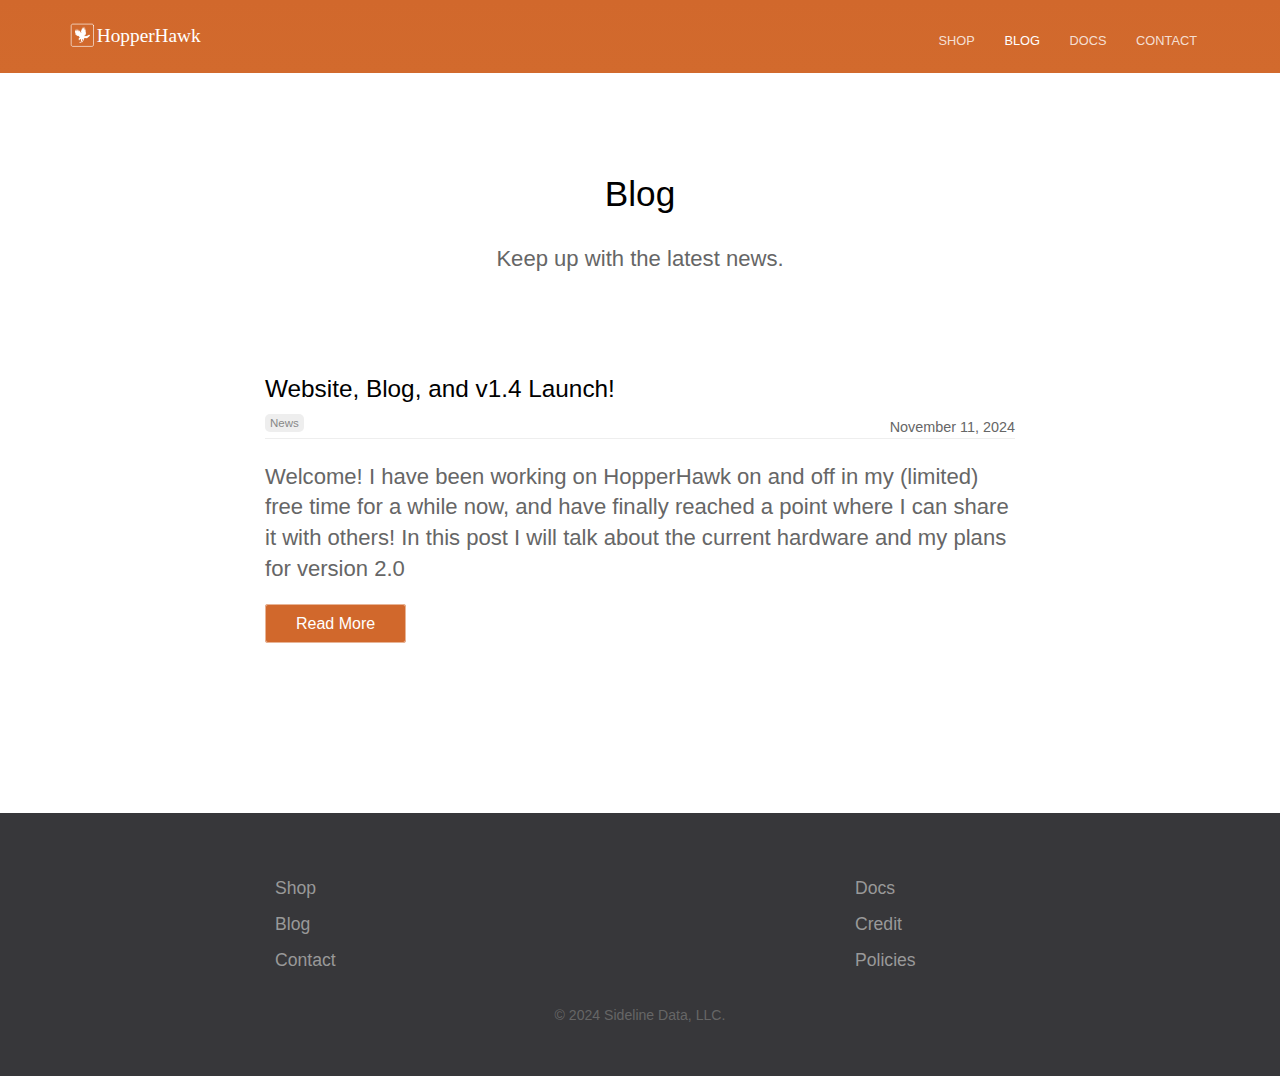
==== blog/index.html @ 3630d2b6 "Publish site" ====
<!doctype html>

<html lang="en">
	<head>
		<meta charset="utf-8">
		<meta name="viewport" content="width=device-width, initial-scale=1">

		<!-- Begin Jekyll SEO tag v2.7.1 -->
<title>Blog | HopperHawk</title>
<meta name="generator" content="Jekyll v4.2.0" />
<meta property="og:title" content="Blog" />
<meta name="author" content="Joe Pecsi" />
<meta property="og:locale" content="en_US" />
<meta name="description" content="Keep up with the latest news." />
<meta property="og:description" content="Keep up with the latest news." />
<link rel="canonical" href="https://hopperhawk.dev/blog/" />
<meta property="og:url" content="https://hopperhawk.dev/blog/" />
<meta property="og:site_name" content="HopperHawk" />
<meta name="twitter:card" content="summary" />
<meta property="twitter:title" content="Blog" />
<script type="application/ld+json">
{"headline":"Blog","author":{"@type":"Person","name":"Joe Pecsi"},"@type":"WebPage","description":"Keep up with the latest news.","publisher":{"@type":"Organization","logo":{"@type":"ImageObject","url":"https://hopperhawk.dev/siteicon.png"},"name":"Joe Pecsi"},"url":"https://hopperhawk.dev/blog/","@context":"https://schema.org"}</script>
<!-- End Jekyll SEO tag -->

		<link type="application/atom+xml" rel="alternate" href="https://hopperhawk.dev/feed.xml" title="HopperHawk" />

		<link rel="stylesheet" href="/css/screen.css">
		<link rel="icon" type="image/png" href="/favicon.png">

		
	</head>
	<body>
		<header>
			<div class="container">
				<div class="company-name"><a href="/"><img src="/images/logo.svg" alt="Hydra Logo" width="95" height="33" /></a></div>
				<nav>
	<a class="nav-toggle" id="open-nav" href="#">&#9776;</a>
	<a class="editor-link btn" href="cloudcannon:collections/_data/navigation.yml" class="btn"><strong>&#9998;</strong> Edit navigation</a>
	
		
		

		
		<a href="/pricing/
" class="" >Shop</a>
	
		
		

		
		<a href="/blog/
" class=" active" >Blog</a>
	
		
		

		
		<a href="https://github.com/jpecsi/hopperhawk/wiki
" class="" target="_blank">Docs</a>
	
		
		

		
		<a href="/contact/
" class="" >Contact</a>
	
</nav>

			</div>
		</header>
		<div class="content">
	<section class="page">
		<div class="container ">
			
				<h2>Blog</h2>
			
			
				<p class="subtext">Keep up with the latest news.</p>
			
			<div class="text-container">
	<p class="editor-link"><a href="cloudcannon:collections/_posts" class="btn"><strong>&#9998;</strong> Add Post</a></p>
	<ul class="blog-posts">
		
	<li class="blog-post">
		<h3><a href="/news/2024/11/11/hopperhawk-launch/
">Website, Blog, and v1.4 Launch!</a></h3>
		<p class="post-details">
	
		<span class="blog-filter">
			<a href="/category/news/">News</a>
		</span>
	
	<span class="post-date">November 11, 2024</span>
</p>

		<div class="post-content">
			<p>Welcome! I have been working on HopperHawk on and off in my (limited) free time for a while now, and have finally reached a point where I can share it with others! In this post I will talk about the current hardware and my plans for version 2.0</p>

			<div class="button"><a href="/news/2024/11/11/hopperhawk-launch/
">Read More</a></div>
		</div>
	</li>


	</ul>

	
</div>

		</div>
	</section>
</div>

		<footer>
			<div class="container">
				<p class="editor-link"><a href="cloudcannon:collections/_data/footer.yml" class="btn"><strong>&#9998;</strong> Edit footer</a></p>
				<div class="footer-columns">
					
					<ul class="footer-links">
						
							<li><a  href="/pricing/
" >
								
								Shop</a></li>
						
							<li><a  href="/blog/
" >
								
								Blog</a></li>
						
							<li><a  href="/contact/
" >
								
								Contact</a></li>
						
					</ul>
					
					<ul class="footer-links">
						
							<li><a target="_blank" href="https://github.com/jpecsi/hopperhawk/wiki
" >
								
								Docs</a></li>
						
							<li><a target="_blank" href="/credit
" >
								
								Credit</a></li>
						
							<li><a target="_blank" href="/policies
" >
								
								Policies</a></li>
						
					</ul>
					
				</div>
				<p class="copyright">&copy; 2024 Sideline Data, LLC. </p>
			</div>
		</footer>
		<script>
			document.getElementById("open-nav").onclick = function () {
				document.body.classList.toggle("nav-open");
				return false;
			};
		</script>
	</body>
</html>
---- css/screen.css ----
@charset "UTF-8";
footer .footer-columns, .contact-box, .staff, .plans { display: -webkit-box; display: -webkit-flex; display: -moz-flex; display: -ms-flexbox; display: flex; }

html { background: #2b2b40; }

html, body { margin: 0; padding: 0; }

body { font-family: "San Francisco", "Helvetica Neue", "Helvetica", "Arial"; }

a { color: #00a4ca; text-decoration: none; }

a:hover { text-decoration: underline; }

img { width: 100%; }

h1 strong, h2 strong { font-weight: 700; }

h1 { font-weight: 300; font-size: 2.3em; margin: 0; }

h2 { font-weight: 300; font-size: 2.2em; margin: 0 0 30px 0; }

h3 { margin: 20px 0 10px 0; }

p, address { font-size: 1.38em; color: #666; margin-bottom: 20px; font-weight: 300; line-height: 1.4em; }

.bottom-cta { background: linear-gradient(to bottom, #d1682c 0%, #d26a2d 100%); color: #fff; text-align: center; margin: 0; padding: 100px 0; }

.bottom-cta h2 { margin-bottom: 50px; }

.testimonial { background: #f5f5f5; margin: 0; padding: 100px 0; }

.testimonial .testimonial-block { max-width: 750px; width: 98%; margin: 0 auto; }

@media (min-width: 450px) { .testimonial .testimonial-block { display: -webkit-box; display: -webkit-flex; display: -moz-flex; display: -ms-flexbox; display: flex; } .testimonial .testimonial-block blockquote { -webkit-flex: 1; flex: 1; } }

.hero { color: #ffffff; text-align: center; background: linear-gradient(to bottom, #d26a2d 0%, #e49541 100%) no-repeat #a05fb7; padding-top: 50px; }

.hero p { color: #fff; }

@media (min-width: 768px) { .flex { display: -webkit-box; display: -webkit-flex; display: -moz-flex; display: -ms-flexbox; display: flex; align-items: center; flex-direction: row; } .flex .text, .flex .image { -webkit-flex: 1; flex: 1; padding: 0 20px; } .content section:nth-child(even) .flex { flex-direction: row-reverse; } }

.container, .text-container { margin: 0 auto; position: relative; padding: 0 20px; }

.text-container { max-width: 750px; }

.container { max-width: 1140px; }

.container.max-container { max-width: 100%; padding: 0; }

header { color: #fff; padding: 20px 0; background: #d1682c; /* Old browsers */ background: linear-gradient(to bottom, #d1682c 0%, #d26a2d 100%) no-repeat #d1682c; }

header a { color: #fff; text-decoration: none; z-index: 1; position: relative; }

header a:hover { text-decoration: none; }

header .company-name { font-size: 1.7em; line-height: 0; }

header .company-name a { display: inline-block; }

header .company-name img { display: block; width: auto; }

.content { background: #fff; padding: 1px 0 0 0; position: relative; }

.screenshot { max-width: 100%; height: auto; display: block; box-shadow: 0 1px 0 #ccc, 0 1px 0 1px #eee; border-radius: 2px; margin-left: auto; margin-right: auto; background: #DDD url("data:image/svg+xml,%3Csvg%20xmlns%3D%22http%3A%2F%2Fwww.w3.org%2F2000%2Fsvg%22%20width%3D%2244%22%20height%3D%2212%22%20viewBox%3D%220%200%2044%2012%22%3E%3Ccircle%20cx%3D%226%22%20cy%3D%226%22%20r%3D%224%22%20fill%3D%22%23eee%22%20%2F%3E%3Ccircle%20cx%3D%2222%22%20cy%3D%226%22%20r%3D%224%22%20fill%3D%22%23eee%22%20%2F%3E%3Ccircle%20cx%3D%2238%22%20cy%3D%226%22%20r%3D%224%22%20fill%3D%22%23eee%22%20%2F%3E%3C%2Fsvg%3E") 4px 4px no-repeat; padding: 20px 0 0 0; position: relative; }

section { padding: 100px 0; }

section + section { padding-top: 0; }

.subtext { margin-top: 10px; text-align: center; }

.cta { margin: 60px 0; }

.page h2 { text-align: center; }

blockquote { padding: 18px 25px; margin: 0; quotes: "“" "”" "‘" "’"; font-style: italic; }

blockquote .author { display: block; font-weight: bold; margin: 10px 0 0 0; font-size: .85em; font-style: normal; }

blockquote p { display: inline; }

blockquote:before { color: #ccc; content: open-quote; font-size: 4em; line-height: 0.1em; margin-right: 0.25em; vertical-align: -0.4em; }

.square-image { width: 150px; height: 150px; overflow: hidden; margin: 25px auto 0 auto; position: relative; border-radius: 200px; }

.square-image img { position: absolute; left: -1000%; right: -1000%; top: -1000%; bottom: -1000%; margin: auto; width: 300px; }

.page { margin-bottom: 0; padding-bottom: 80px; }

.center-text { text-align: center; }

.editor-link { display: none; margin-top: 0; }

.editor-link .btn { border: 0; border-radius: 2px; width: 100%; max-width: 500px; box-sizing: border-box; font-size: 2rem; text-decoration: none; padding: 10px 15px; margin: 0; font-size: 18px; cursor: pointer; background-color: #f7e064; color: #333; box-shadow: 1px 1px 5px 0 rgba(0, 0, 0, 0.2); }

.editor-link .btn:hover { background-color: #f4d525; color: #333; }

.plans { -webkit-flex-flow: wrap; -moz-flex-flow: wrap; -ms-flex-flow: wrap; flex-flow: wrap; padding: 50px 0 30px 0; }

.plans .plan { list-style: none; padding: 0; margin: 0 10px 50px 10px; text-align: center; border: 1px solid #eee; border-radius: 5px; box-shadow: 0px 0px 10px #eee; width: 100%; }

.plans .plan .highlighted { font-size: 1.2em; }

.plans .plan .pricing-cta { padding: 0; }

.plans .plan .pricing-cta a { display: block; box-sizing: border-box; padding: 20px 0; border-radius: 0 0 2px 2px; border: 0; }

@media (min-width: 768px) { .plans .plan { -webkit-flex: 1; flex: 1; } }

.plans .plan li { border-top-right-radius: 5px; border-top-left-radius: 5px; padding: 20px 0; }

.plans .plan li h3 { padding: 0; margin: 0; color: #fff; font-weight: normal; }

.faq { color: #666; }

@media (min-width: 768px) { .faq { columns: 2; -webkit-columns: 2; -moz-columns: 2; } }

.faq div { break-inside: avoid; padding: 25px 0; }

.faq dt { font-weight: bold; margin: 0 0 5px 0; }

.faq dd { padding: 0; margin: 0; }

.staff { padding: 0; list-style: none; -webkit-flex-flow: wrap; -moz-flex-flow: wrap; -ms-flex-flow: wrap; flex-flow: wrap; text-align: center; }

.staff li { padding: 30px 20px; box-sizing: border-box; width: 100%; }

@media (min-width: 450px) { .staff li { -webkit-box-flex: 1; -webkit-flex: 1 1 45%; -moz-box-flex: 1; -moz-flex: 1 1 45%; -ms-flex: 1 1 45%; flex: 1 1 45%; } }

@media (min-width: 768px) { .staff li { -webkit-box-flex: 1; -webkit-flex: 1 1 29%; -moz-box-flex: 1; -moz-flex: 1 1 29%; -ms-flex: 1 1 29%; flex: 1 1 29%; } }

.staff .square-image { width: 200px; height: 200px; }

.staff .square-image img { border-radius: 200px; }

.staff .name { font-size: 1.3em; margin-top: 20px; }

.staff .position { color: #666; }

.map { width: 100%; margin: 100px 0; height: 400px; }

.contact-box { -webkit-flex-flow: wrap; -moz-flex-flow: wrap; -ms-flex-flow: wrap; flex-flow: wrap; max-width: 750px; margin: 0 auto; }

.contact-box form { width: 100%; }

.contact-box p { margin: 0; }

.contact-box .contact-form, .contact-box .contact-details { margin: 0 30px; }

@media (min-width: 768px) { .contact-box .contact-form, .contact-box .contact-details { -webkit-flex: 1; flex: 1; } }

.contact-box .contact-details { font-size: .9em; }

.blog-posts { list-style: none; padding: 0; }

.blog-posts li { margin: 100px 0; }

.blog-post .author { padding: 30px 0 0 0; border: 1px solid #eee; margin: 30px 0; font-size: .8em; }

.blog-post .author .square-image { width: 125px; height: 125px; margin-top: 0; }

.blog-post .author .blurb { text-align: center; }

.blog-post h3 { margin: 0; }

.blog-post h3 a { color: #000; text-decoration: none; font-weight: normal; font-size: 1.3em; }

.blog-post h2 { text-align: left; }

.blog-post .blog-navigation { font-size: 14px; display: block; width: auto; overflow: hidden; }

.blog-post .blog-navigation a { display: block; width: 50%; float: left; margin: 1em 0; }

.blog-post .blog-navigation .next { text-align: right; }

.blog-post .post-details { border-bottom: 1px solid #eee; font-size: .9em; }

.blog-post .post-details .blog-filter { display: inline-block; text-align: left; }

.blog-post .post-details .blog-filter a { position: relative; top: -5px; }

.blog-post .post-details a { text-decoration: none; }

.blog-post .post-details .post-date { float: right; }

.blog-post .post-details:after { content: ""; display: table; clear: both; }

.blog-post .post-content .button { margin: 30px 0 0 0; }

.pagination { text-align: center; }

.blog-filter { text-align: center; }

.blog-filter a { background: #eee; padding: 3px 5px; font-size: .8em; border-radius: 5px; color: #888; transition: .2s ease-in-out; }

.blog-filter a:hover { color: #555; text-decoration: none; }

.blog-filter.cross a { padding-right: 8px; }

.blog-filter.cross a:after { content: "x"; font-size: .5em; position: relative; bottom: 4px; right: -3px; }

.button a, input[type=submit] { color: #fff; text-decoration: none; padding: 10px 30px; background: #d1682c; border-radius: 3px; border: 1px solid rgba(255, 255, 255, 0.5); transition: .2s ease-in-out; }

.button a:hover, input[type=submit]:hover { border: 1px solid #fff; background: #e49541; cursor: pointer; }

.button.alt a { background: rgba(255, 255, 255, 0.15); border-radius: 3px; border: 1px solid rgba(255, 255, 255, 0.3); padding: 16px 50px; }

.button.alt a:hover { background: #fff; color: #d1682c; }

textarea, input, button, select { font-family: inherit; font-size: inherit; }

input[type=submit] { margin: 20px 0 0 0; }

label, input, textarea { display: block; width: 100%; box-sizing: border-box; }

textarea { resize: vertical; height: 150px; }

label { margin: 20px 0 5px 0; }

input, textarea { padding: 10px; font-size: 1em; }

input, textarea { -webkit-transition: all 0.30s ease-in-out; -moz-transition: all 0.30s ease-in-out; -ms-transition: all 0.30s ease-in-out; -o-transition: all 0.30s ease-in-out; outline: none; border: 1px solid #DDDDDD; }

input[type=text]:focus, input[type=email]:focus, input[type=password]:focus, textarea:focus { box-shadow: 0 0 5px #51cbee; border: 1px solid #51cbee; }

.nav-open nav { border-bottom: 1px dotted rgba(255, 255, 255, 0.2); padding: 10px 0; }

.nav-open nav a { display: block; }

@media (min-width: 620px) { .nav-open nav { border: 0; padding: 0 20px; } .nav-open nav a { display: inline; } }

nav { text-transform: uppercase; font-size: .8em; width: 100%; }

@media (min-width: 620px) { nav { text-align: right; position: absolute; top: 13px; right: 0; padding: 0 20px; } }

nav a { margin: 0 3px; padding: 20px 10px; border-bottom: 1px solid rgba(255, 255, 255, 0); color: rgba(255, 255, 255, 0.8); transition: .2s ease-in-out; display: none; }

@media (min-width: 620px) { nav a { display: inline; padding: 10px; } }

nav a.nav-toggle { display: inline; position: absolute; right: 10px; top: -22px; font-size: 1.9em; border: 0; }

@media (min-width: 620px) { nav a.nav-toggle { display: none; } }

nav a.nav-toggle:hover { border: 0; }

nav a:hover { border-bottom: 1px solid rgba(255, 255, 255, 0.3); color: #fff; }

@media (min-width: 620px) { nav a.highlight { border: 1px #ccc solid; border-radius: 5px; } nav a.highlight:hover { background: #fff; color: #d1682c; } }

nav a.active { color: #fff; }

.footer-links { width: 100%; margin: 10px; padding: 0; }

@media (min-width: 450px) { .footer-links { -webkit-flex: 1 0 180px; flex: 1 0 180px; } }

.footer-links li { list-style: none; margin: 15px auto; }

@media (min-width: 450px) { .footer-links li { max-width: 150px; } }

.footer-links li a:hover { text-decoration: none; }

.footer-links li a svg { fill: #999; margin-right: 10px; transition: fill 0.2s ease; vertical-align: middle; position: relative; top: -2px; width: 22px; height: 22px; }

.footer-links li a:hover svg { fill: #fff; }

.footer-links li a.twitter-icon:hover svg { fill: #55acee; }

.footer-links li a.google-plus-icon:hover svg { fill: #db4437; }

.footer-links li a.youtube-icon:hover svg { fill: #cd201f; }

.footer-links li a.instagram-icon:hover svg { fill: #f167f5; }

.footer-links li a.linkedin-icon:hover svg { fill: #0077b5; }

.footer-links li a.pinterest-icon:hover svg { fill: #bd081c; }

.footer-links li a.rss-icon:hover svg { fill: #f26522; }

footer { padding: 50px 0 50px 0; font-size: 1.1em; position: relative; background: #37373a; color: #fff; }

footer .copyright { font-size: .8em; margin: 0 auto; }

@media (min-width: 450px) { footer .copyright { text-align: center; } }

footer, footer a { color: #999; }

footer h2 { font-size: 1.4em; margin: 30px 0; color: #ccc; }

footer .footer-columns { -webkit-flex-flow: wrap; -moz-flex-flow: wrap; -ms-flex-flow: wrap; flex-flow: wrap; margin: -10px -10px 10px -10px; }

footer a { text-decoration: none; }

footer a:hover { color: #fff; }

footer .legal-line { width: 100%; padding: 30px 0; margin: 0; background-color: #222527; }

footer .legal-line a { font-weight: 600; }

.editor-link, .nav-open nav .editor-link { display: none; margin-top: 0; }

.editor-link .btn, .nav-open nav .editor-link .btn { border: 0; border-radius: 2px; width: 100%; max-width: 500px; box-sizing: border-box; font-size: 2rem; text-decoration: none; padding: 10px 15px; margin: 0; font-size: 18px; }

nav .editor-link, .editor-link .btn, nav .nav-open nav .editor-link, .nav-open nav .editor-link .btn { cursor: pointer; background-color: #f7e064; color: #333; box-shadow: 1px 1px 5px 0 rgba(0, 0, 0, 0.2); }

nav .editor-link:hover, .editor-link .btn:hover, nav .nav-open nav .editor-link:hover, .nav-open nav .editor-link .btn:hover { background-color: #f4d525; color: #333; }

.cms-editor-active .editor-link { display: block; }

.cms-editor-active nav .editor-link { display: inline; }

/*# sourceMappingURL=screen.css.map */
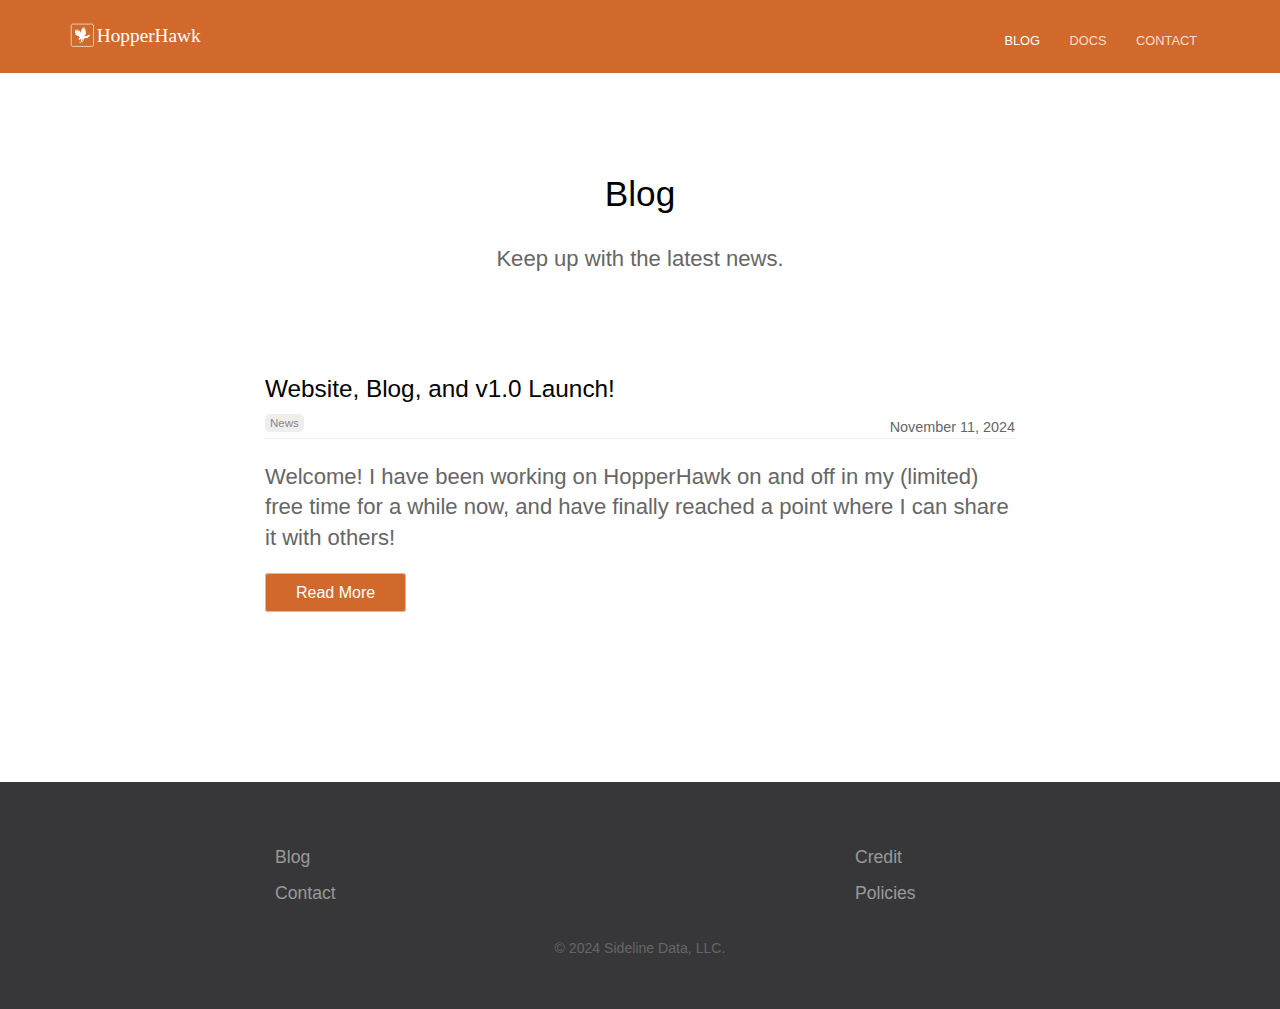
==== commit e67d64fb: "Website update" ====
--- a/blog/index.html
+++ b/blog/index.html
@@ -19,7 +19,7 @@
 <meta name="twitter:card" content="summary" />
 <meta property="twitter:title" content="Blog" />
 <script type="application/ld+json">
-{"headline":"Blog","author":{"@type":"Person","name":"Joe Pecsi"},"@type":"WebPage","description":"Keep up with the latest news.","publisher":{"@type":"Organization","logo":{"@type":"ImageObject","url":"https://hopperhawk.dev/siteicon.png"},"name":"Joe Pecsi"},"url":"https://hopperhawk.dev/blog/","@context":"https://schema.org"}</script>
+{"author":{"@type":"Person","name":"Joe Pecsi"},"@type":"WebPage","description":"Keep up with the latest news.","headline":"Blog","publisher":{"@type":"Organization","logo":{"@type":"ImageObject","url":"https://hopperhawk.dev/siteicon.png"},"name":"Joe Pecsi"},"url":"https://hopperhawk.dev/blog/","@context":"https://schema.org"}</script>
 <!-- End Jekyll SEO tag -->
 
 		<link type="application/atom+xml" rel="alternate" href="https://hopperhawk.dev/feed.xml" title="HopperHawk" />
@@ -36,13 +36,6 @@
 				<nav>
 	<a class="nav-toggle" id="open-nav" href="#">&#9776;</a>
 	<a class="editor-link btn" href="cloudcannon:collections/_data/navigation.yml" class="btn"><strong>&#9998;</strong> Edit navigation</a>
-	
-		
-		
-
-		
-		<a href="/pricing/
-" class="" >Shop</a>
 	
 		
 		
@@ -84,7 +77,7 @@
 		
 	<li class="blog-post">
 		<h3><a href="/news/2024/11/11/hopperhawk-launch/
-">Website, Blog, and v1.4 Launch!</a></h3>
+">Website, Blog, and v1.0 Launch!</a></h3>
 		<p class="post-details">
 	
 		<span class="blog-filter">
@@ -95,7 +88,7 @@
 </p>
 
 		<div class="post-content">
-			<p>Welcome! I have been working on HopperHawk on and off in my (limited) free time for a while now, and have finally reached a point where I can share it with others! In this post I will talk about the current hardware and my plans for version 2.0</p>
+			<p>Welcome! I have been working on HopperHawk on and off in my (limited) free time for a while now, and have finally reached a point where I can share it with others!</p>
 
 			<div class="button"><a href="/news/2024/11/11/hopperhawk-launch/
 ">Read More</a></div>
@@ -119,11 +112,6 @@
 					
 					<ul class="footer-links">
 						
-							<li><a  href="/pricing/
-" >
-								
-								Shop</a></li>
-						
 							<li><a  href="/blog/
 " >
 								
@@ -137,11 +125,6 @@
 					</ul>
 					
 					<ul class="footer-links">
-						
-							<li><a target="_blank" href="https://github.com/jpecsi/hopperhawk/wiki
-" >
-								
-								Docs</a></li>
 						
 							<li><a target="_blank" href="/credit
 " >
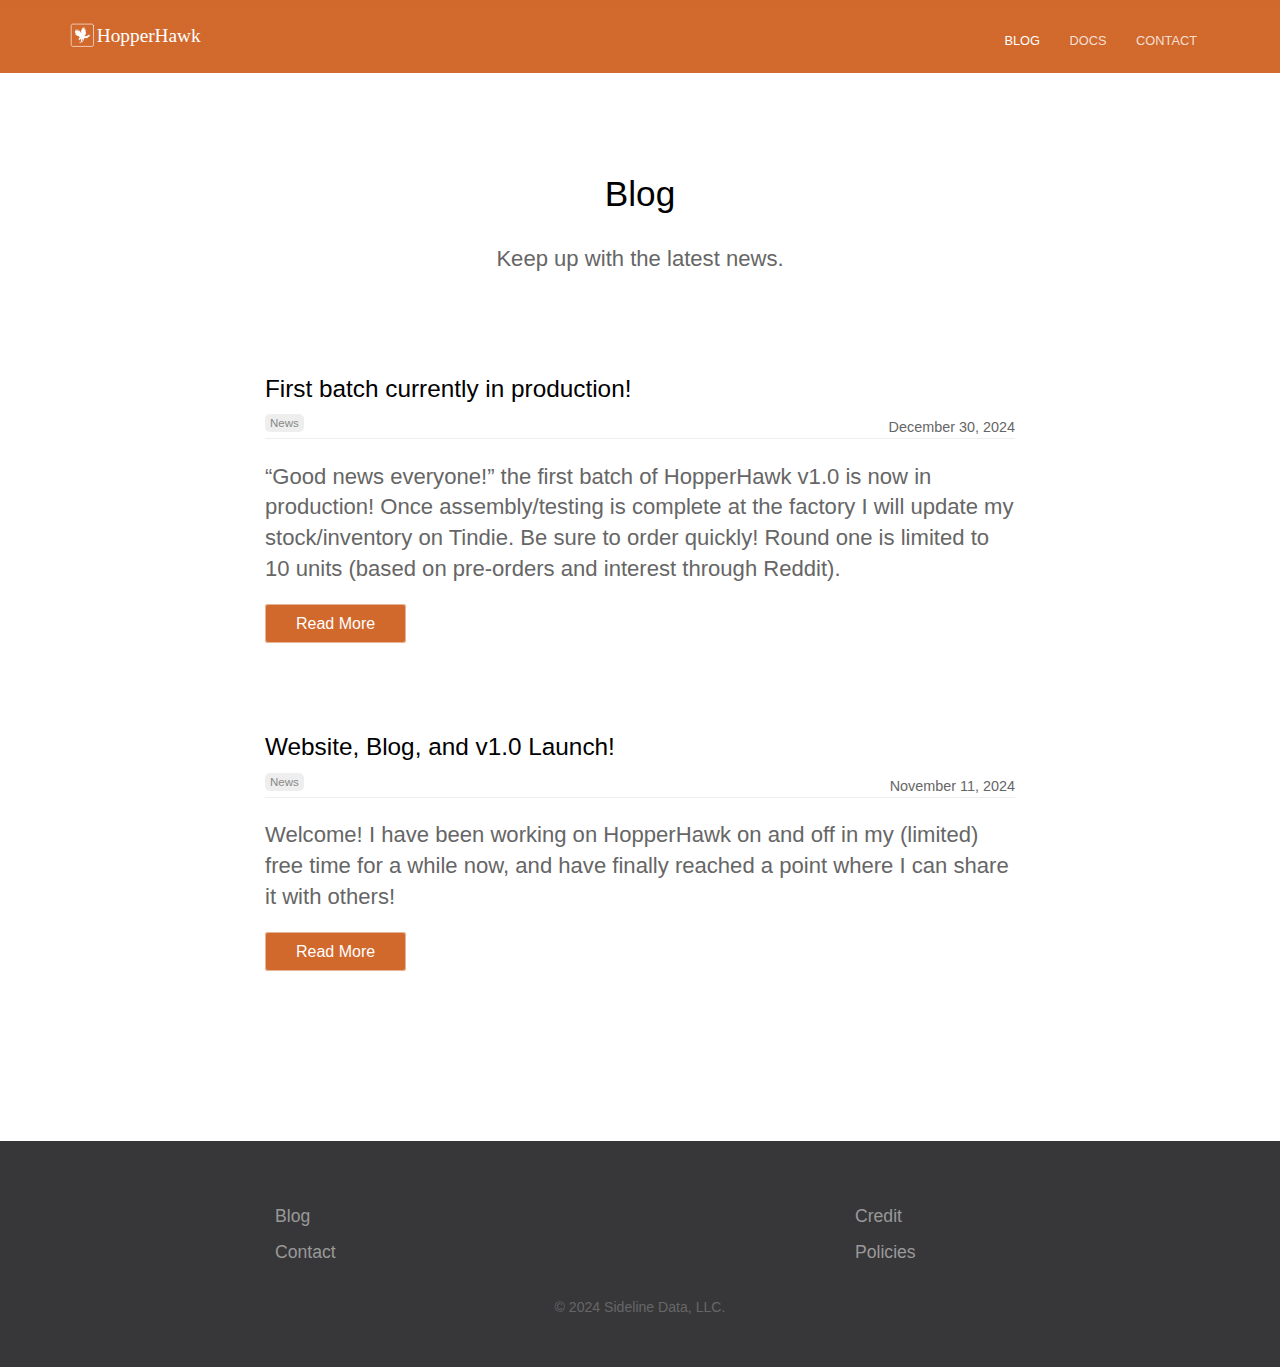
==== commit e03abb88: "New blog post" ====
--- a/blog/index.html
+++ b/blog/index.html
@@ -76,6 +76,26 @@
 	<ul class="blog-posts">
 		
 	<li class="blog-post">
+		<h3><a href="/news/2024/12/30/v1-production/
+">First batch currently in production!</a></h3>
+		<p class="post-details">
+	
+		<span class="blog-filter">
+			<a href="/category/news/">News</a>
+		</span>
+	
+	<span class="post-date">December 30, 2024</span>
+</p>
+
+		<div class="post-content">
+			<p>“Good news everyone!” the first batch of HopperHawk v1.0 is now in production! Once assembly/testing is complete at the factory I will update my stock/inventory on Tindie. Be sure to order quickly! Round one is limited to 10 units (based on pre-orders and interest through Reddit).</p>
+
+			<div class="button"><a href="/news/2024/12/30/v1-production/
+">Read More</a></div>
+		</div>
+	</li>
+
+	<li class="blog-post">
 		<h3><a href="/news/2024/11/11/hopperhawk-launch/
 ">Website, Blog, and v1.0 Launch!</a></h3>
 		<p class="post-details">
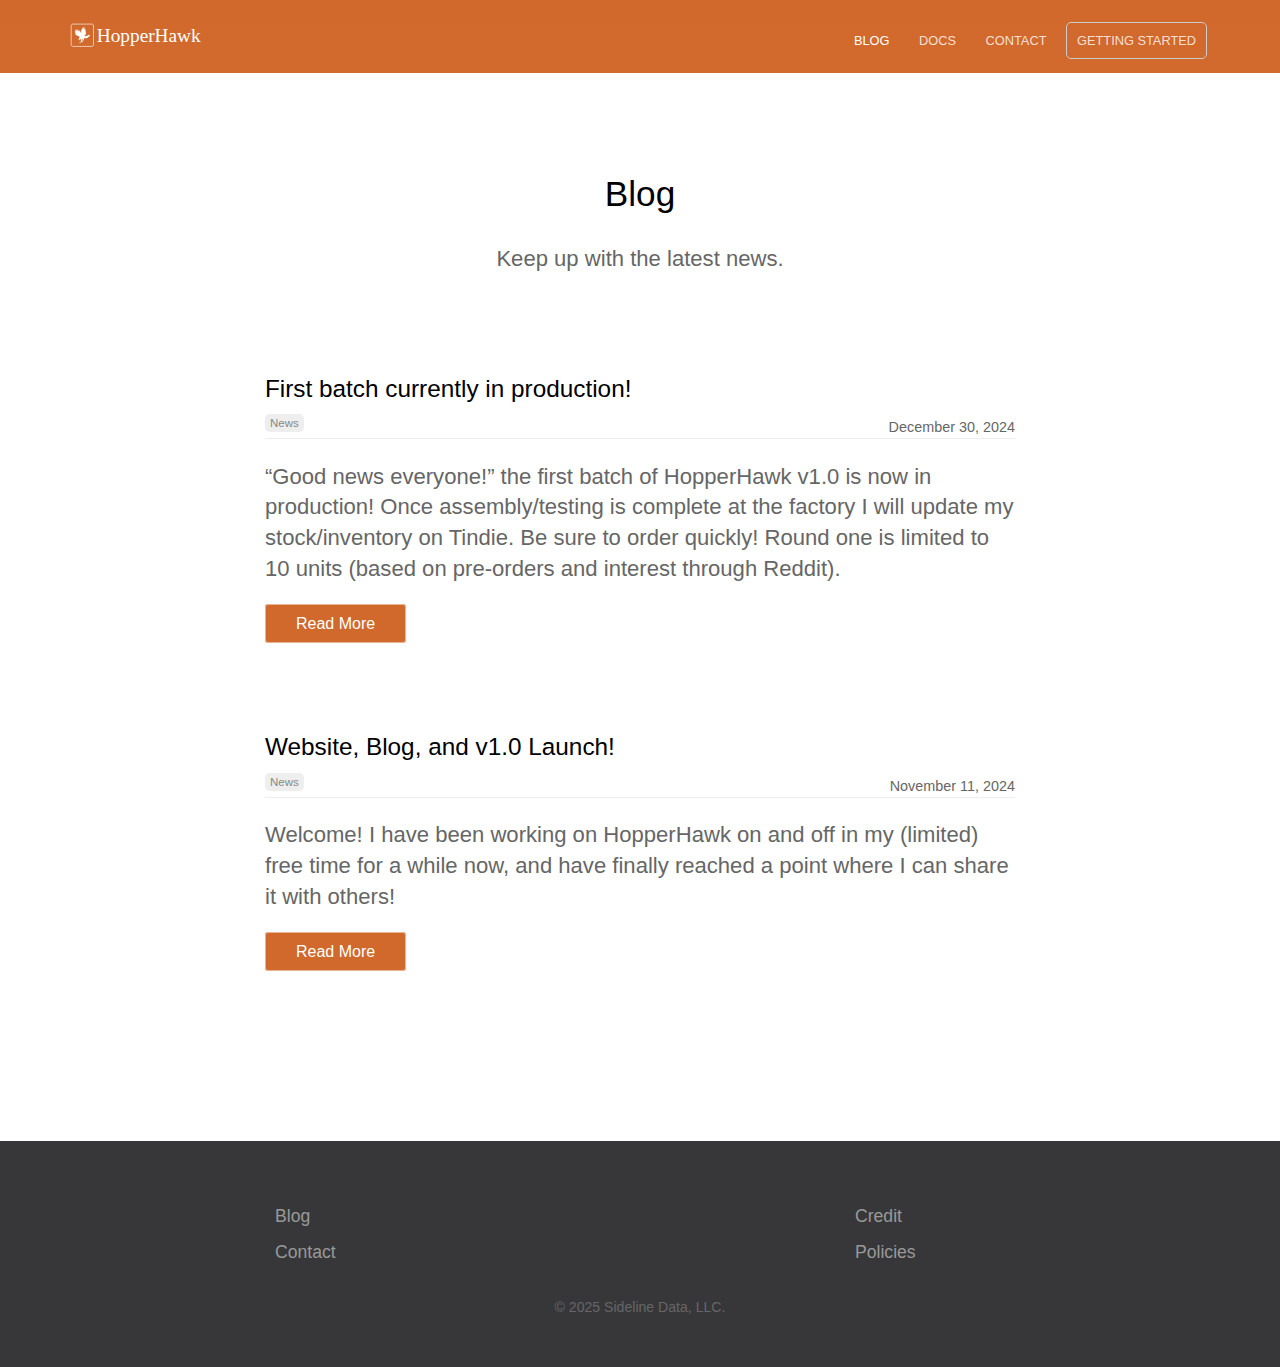
==== commit e653ea6c: "Updated for documentation" ====
--- a/blog/index.html
+++ b/blog/index.html
@@ -7,7 +7,7 @@
 
 		<!-- Begin Jekyll SEO tag v2.7.1 -->
 <title>Blog | HopperHawk</title>
-<meta name="generator" content="Jekyll v4.2.0" />
+<meta name="generator" content="Jekyll v4.2.2" />
 <meta property="og:title" content="Blog" />
 <meta name="author" content="Joe Pecsi" />
 <meta property="og:locale" content="en_US" />
@@ -19,7 +19,7 @@
 <meta name="twitter:card" content="summary" />
 <meta property="twitter:title" content="Blog" />
 <script type="application/ld+json">
-{"author":{"@type":"Person","name":"Joe Pecsi"},"@type":"WebPage","description":"Keep up with the latest news.","headline":"Blog","publisher":{"@type":"Organization","logo":{"@type":"ImageObject","url":"https://hopperhawk.dev/siteicon.png"},"name":"Joe Pecsi"},"url":"https://hopperhawk.dev/blog/","@context":"https://schema.org"}</script>
+{"url":"https://hopperhawk.dev/blog/","author":{"@type":"Person","name":"Joe Pecsi"},"description":"Keep up with the latest news.","@type":"WebPage","headline":"Blog","publisher":{"@type":"Organization","logo":{"@type":"ImageObject","url":"https://hopperhawk.dev/siteicon.png"},"name":"Joe Pecsi"},"@context":"https://schema.org"}</script>
 <!-- End Jekyll SEO tag -->
 
 		<link type="application/atom+xml" rel="alternate" href="https://hopperhawk.dev/feed.xml" title="HopperHawk" />
@@ -57,6 +57,13 @@
 		
 		<a href="/contact/
 " class="" >Contact</a>
+	
+		
+		
+
+		
+		<a href="/start/
+" class=" highlight" >Getting Started</a>
 	
 </nav>
 
@@ -159,7 +166,7 @@
 					</ul>
 					
 				</div>
-				<p class="copyright">&copy; 2024 Sideline Data, LLC. </p>
+				<p class="copyright">&copy; 2025 Sideline Data, LLC. </p>
 			</div>
 		</footer>
 		<script>
